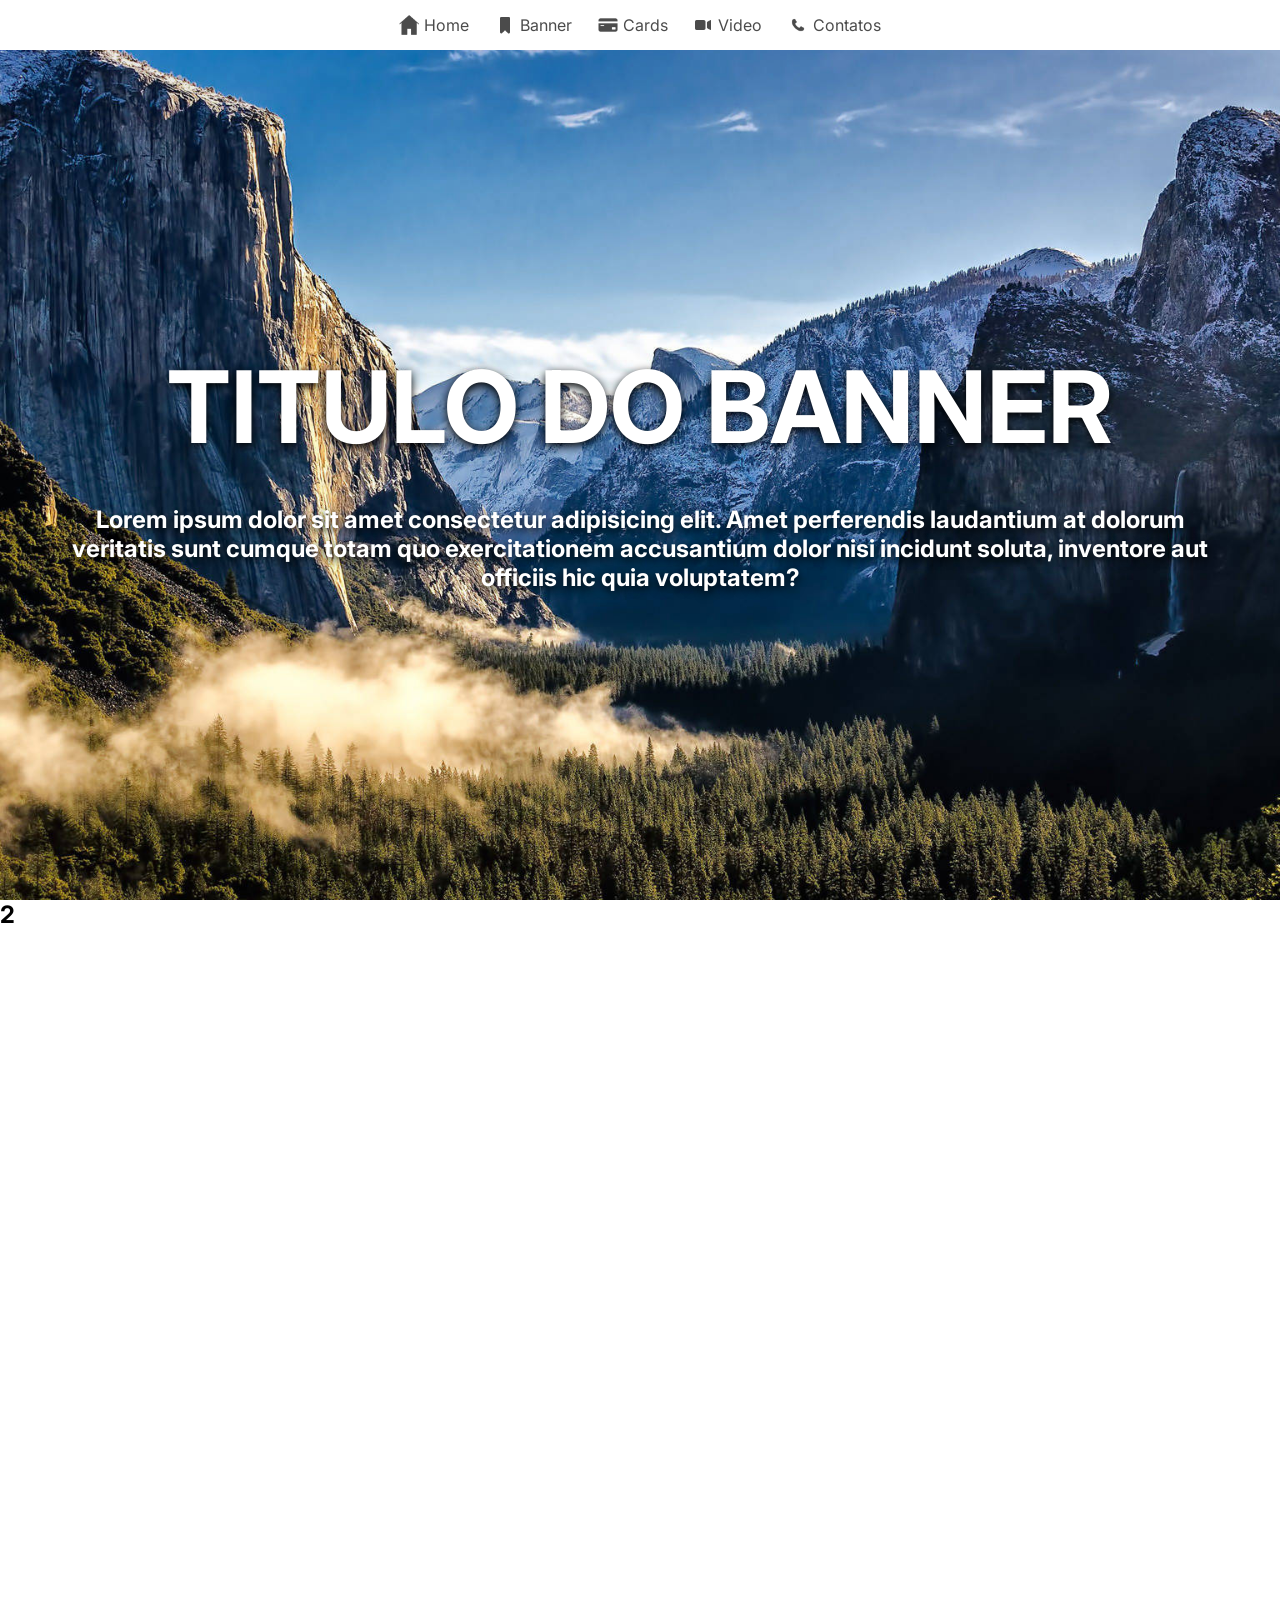
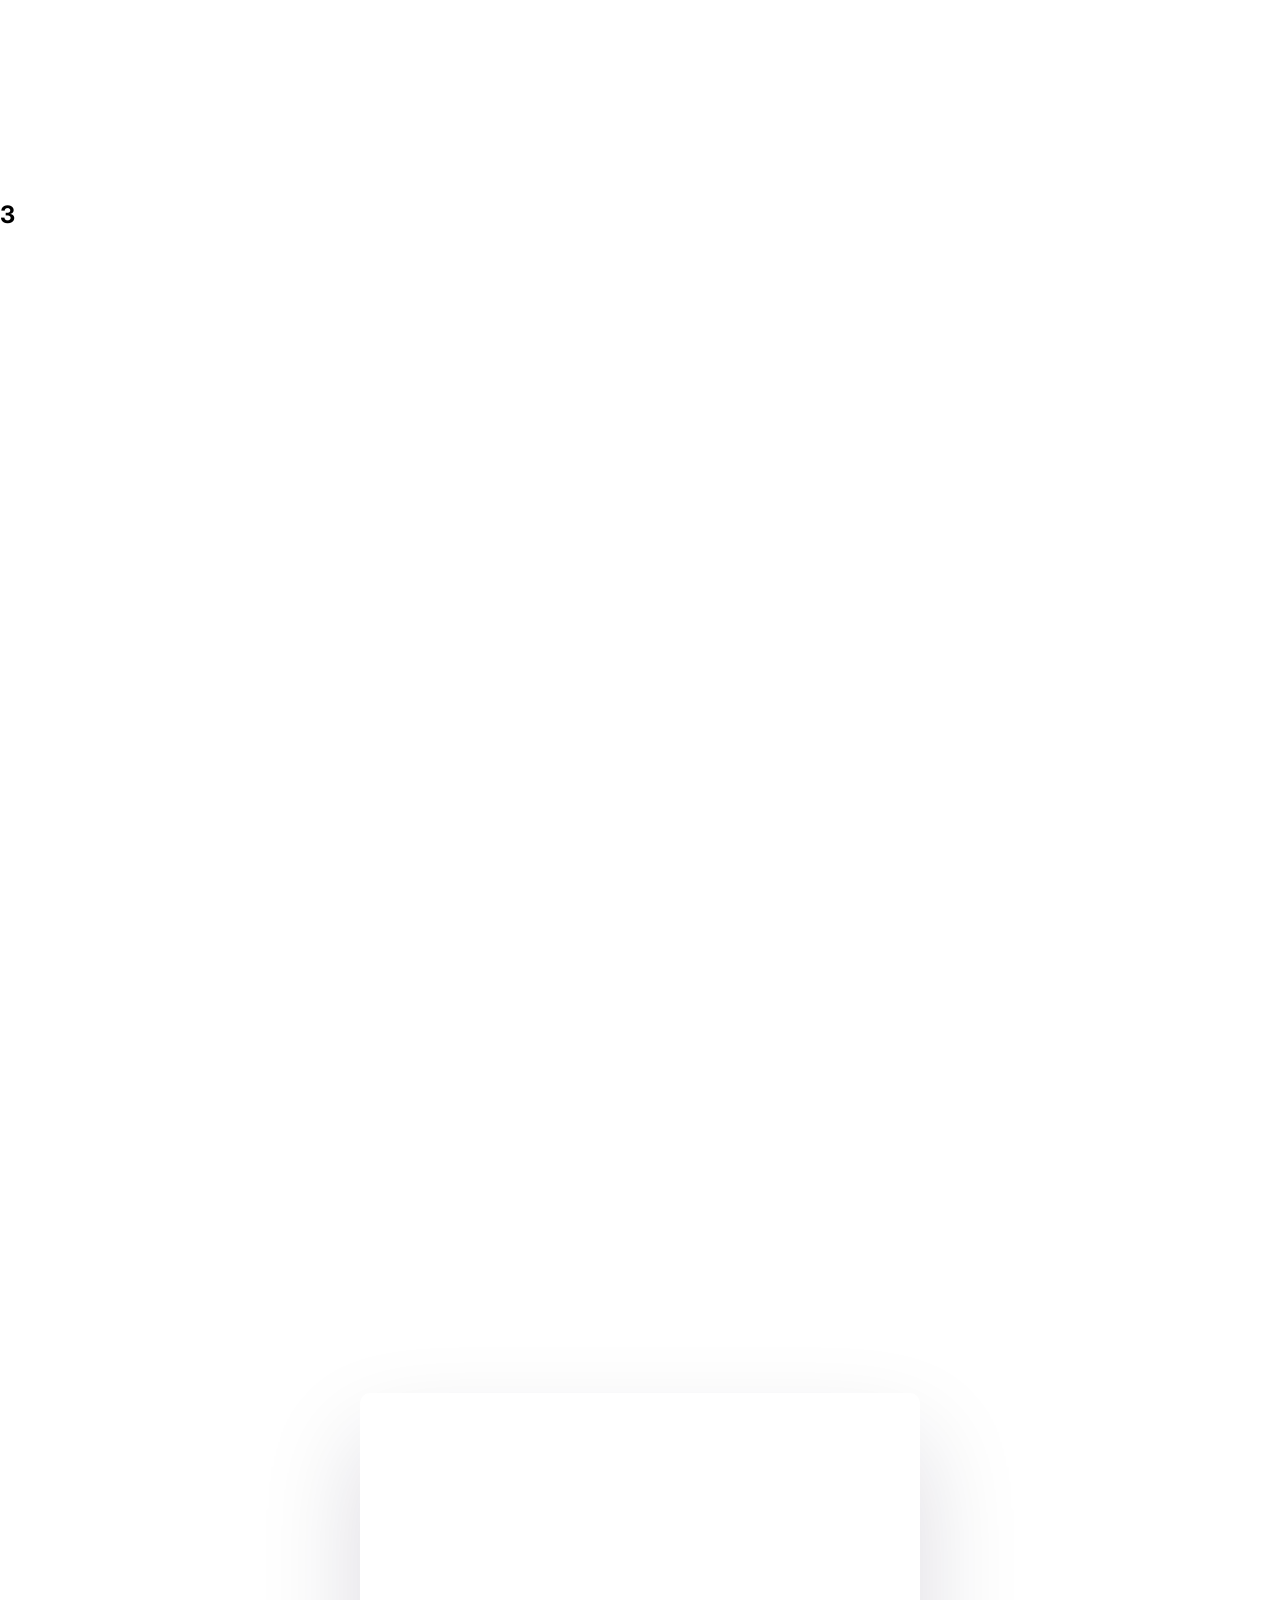
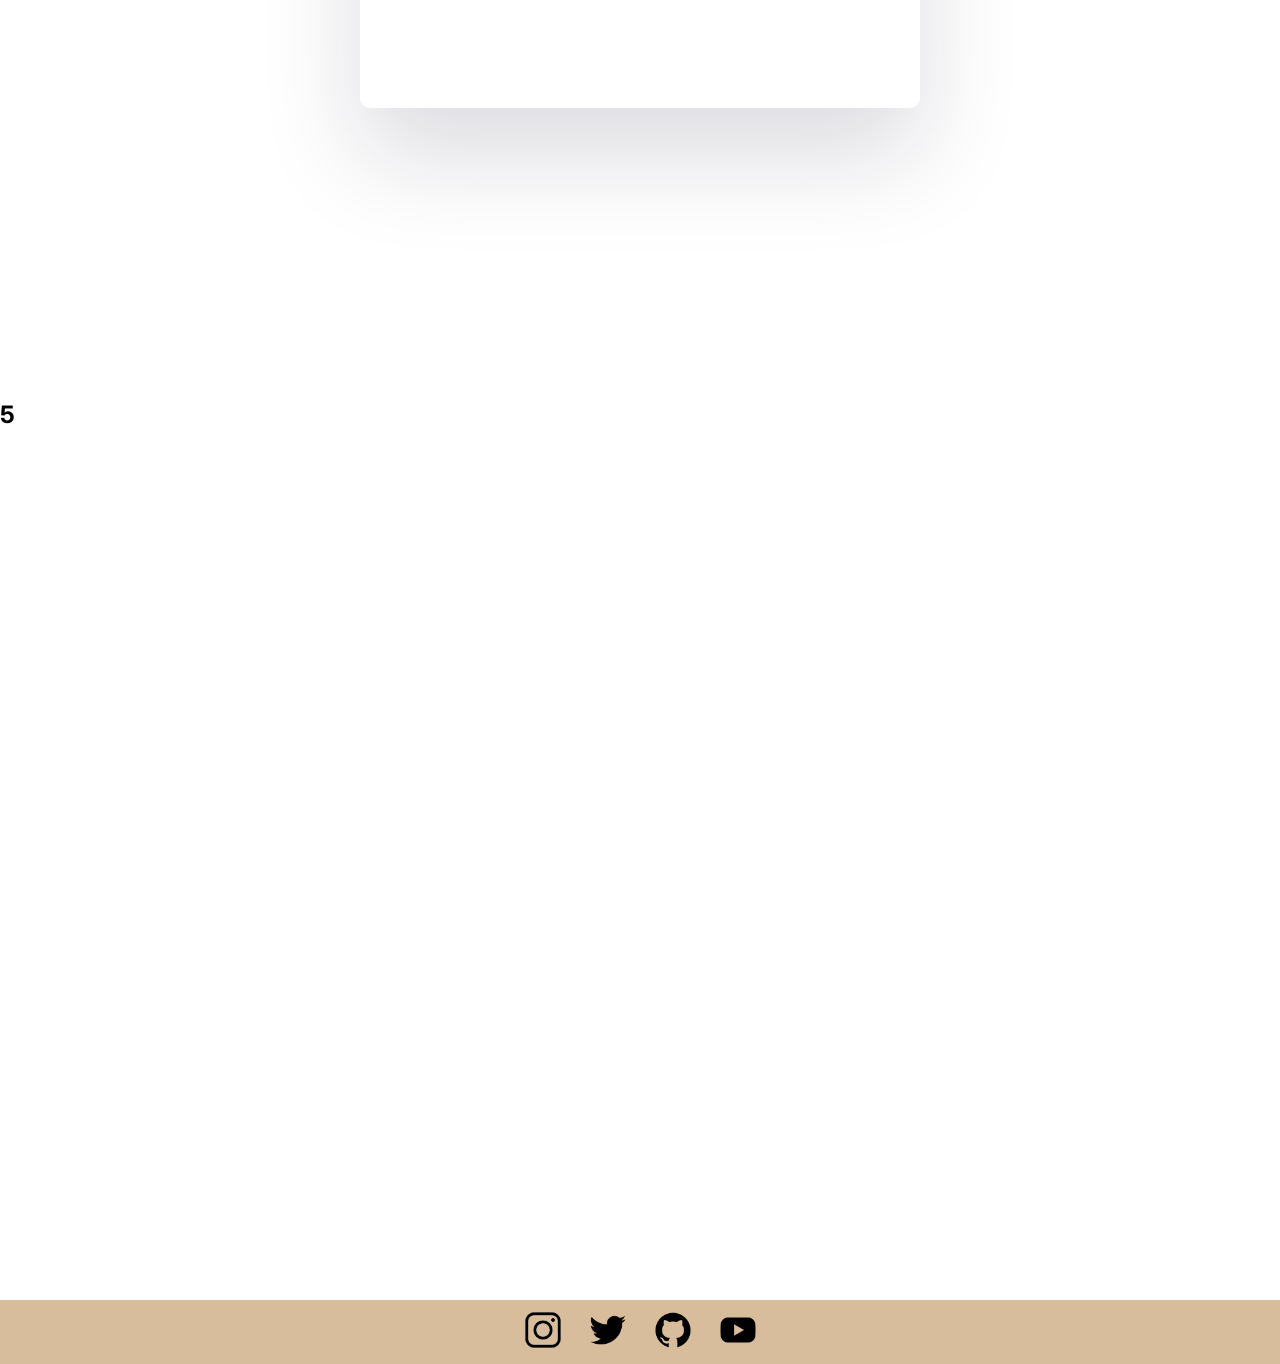
==== front/lp/src/index.html @ 93b671b2 "Add files via upload" ====
<!DOCTYPE html>
<html lang="en">
<head>
    <meta charset="UTF-8">
    <meta name="viewport" content="width=device-width, initial-scale=1.0">
    <link rel="stylesheet" href="style.css">
    <link rel="preconnect" href="https://fonts.googleapis.com">
    <link rel="preconnect" href="https://fonts.gstatic.com" crossorigin>
    <link href="https://fonts.googleapis.com/css2?family=Inter:ital,opsz,wght@0,14..32,100..900;1,14..32,100..900&display=swap" rel="stylesheet">
    <title>Document</title>
</head>
<body>
    <nav>
        
        <span class="navItems" onclick="navTo('s1')">
            <img src="../icons/homepng.png" alt="Home">
            <p class="navWords">Home</p>
        </span>
        <span class="navItems" onclick="navTo('s2')">
            <img src="../icons/bannerpng.png" alt="Banner">
            <p class="navWords">Banner</p>
        </span>
        <span class="navItems" onclick="navTo('s3')">
            <img src="../icons/cardspng.png" alt="Cards">
            <p class="navWords">Cards</p>
        </span>
        <span class="navItems" onclick="navTo('s4')">
            <img src="../icons/videopng.png" alt="Video">
            <p class="navWords">Video</p>
        </span>
        <span class="navItems" onclick="navTo('s5')">
            <img src="../icons/contactpng.png" alt="Contatos">
            <p class="navWords">Contatos</p>
        </span>
    </nav>
    <main>
        <section id="s1" class="s1"> 
            <h1>Titulo do Banner</h1>
            <h2>Lorem ipsum dolor sit amet consectetur adipisicing elit. Amet perferendis laudantium at dolorum veritatis sunt cumque totam quo exercitationem accusantium dolor nisi incidunt soluta, inventore aut officiis hic quia voluptatem?</h2>
        </section>
        <section id="s2" class="s2"> 
            <h1>2</h1>
        </section>
        <section id="s3" class="s3"> 
            <h1>3</h1>
        </section>
        <section id="s4" class="s4"> 
            <iframe class="video" src="https://www.youtube.com/embed/1tjuhCdWPB4?si=wQ4DOuTKsBmZYG1U" frameborder="0"></iframe>
        </section>
        <section id="s5" class="s5"> 
            <h1>5</h1>
        </section>

    </main>
    <footer>
        <a href="https://instagram.com" target="_blank">
            <img width="40px" src="../icons/instagram.png" alt="instagram">
        </a>
        <a href="https://x.com" target="_blank">
            <img width="40px" src="../icons/twiter.png" alt="twiter">
        </a>
        <a href="https://github.com" target="_blank">
            <img width="40px" src="../icons/git.png" alt="git">
        </a>
        <a href="https://www.youtube.com" target="_blank">
            <img width="40px" src="../icons/youtube.png" alt="youtube">
        </a>
    </footer>

    <script src="script.js"></script>
</body>
</html>
---- front/lp/src/style.css ----
*{
    margin: 0;
    padding: 0;
    box-sizing: border-box;
    scroll-behavior: smooth;
}
nav{
    position: fixed;
    background-color: white;
    width: 100%;
    height: 50px;
    display: flex;
    align-items: center;
    justify-content: center;
    gap: 2vw;
    box-shadow: rgba(17, 12, 46, 0.15) 0px 48px 100px 0px;

    animation: cima 2s ease-in-out;
}
@keyframes cima {
    0%{
        opacity: 0;
        transform: translateY(-80px);
    }
}
body{
    font-family: "Inter", sans-serif;
    overflow-x: hidden;
}
.navItems{
    display: flex;
    align-items: center;
    justify-content: center;
    gap: 5px;
    opacity: 0.7;
    transition: all 200ms ease-in-out;
}

.navItems:hover{
    opacity: 1;
    cursor: pointer;
}
.navItems img{
    width: 20px;
    height: auto;
}
section{
    min-height: 100vh;
    height: auto;
}

footer{
    display: flex;
    align-items: center;
    justify-content: center;
    height: auto;
    padding: 10px;
    gap: 25px;
    background-color: rgb(216, 189, 157);
}
footer a img{
    opacity: 0.7px;
    transition: all 200ms ease-in-out;
}
footer a img:hover{
    opacity: 1;
    cursor: pointer;
    transform: scale(1.1) translateY(-5px);
}
.s1{
    background-image: url(../images/fundo1.jpg);
    background-position: center;
    background-repeat: no-repeat;
    background-size: cover;
    background-attachment: fixed;
    flex-direction: column;
    align-items: center;
    justify-content: center;
    padding: 50px;
    display: flex;
}
.s1 h1{
    font-size: 100px;
    color: white;
    text-transform: uppercase;
    text-shadow: 0px 3px 10px black;
    width: 100%;
    text-align: center;
    padding: 3vw;
    animation: esquerda 2s ease-in-out;
}
@keyframes esquerda {
    0%{
        opacity: 0;
        transform: translateX(-50px);
    }
}
.s1 h2{
    display: flex;
    color: white;
    text-shadow: 0px 3px 10px black;
    text-align: center;
    width: 100%;
    animation: direita 2s ease-in-out;
}
@keyframes direita {
    0%{
        opacity: 0;
        transform: translateX(50px);
    }
}
.s4{
    display: flex;
    align-items: center;
    justify-content: center;
}
.video{
    width: 560px;
    height: 315px;
    box-shadow: rgba(17, 12, 46, 0.15) 0px 48px 100px 0px;
    border-radius: 10px;
}
@media(width <= 800px){
    nav{height: 60px;
    gap: 5vw;
    }
    .navItems img{
        width: 30px;
    }
    .navWords{
        display: none;
    }
    .video{
    width: 100%;
    height: 315px;
    border-radius: 0px;
    }
    .s1{
        background-image: url(../images/mobilefundo.jpg);
    }
}
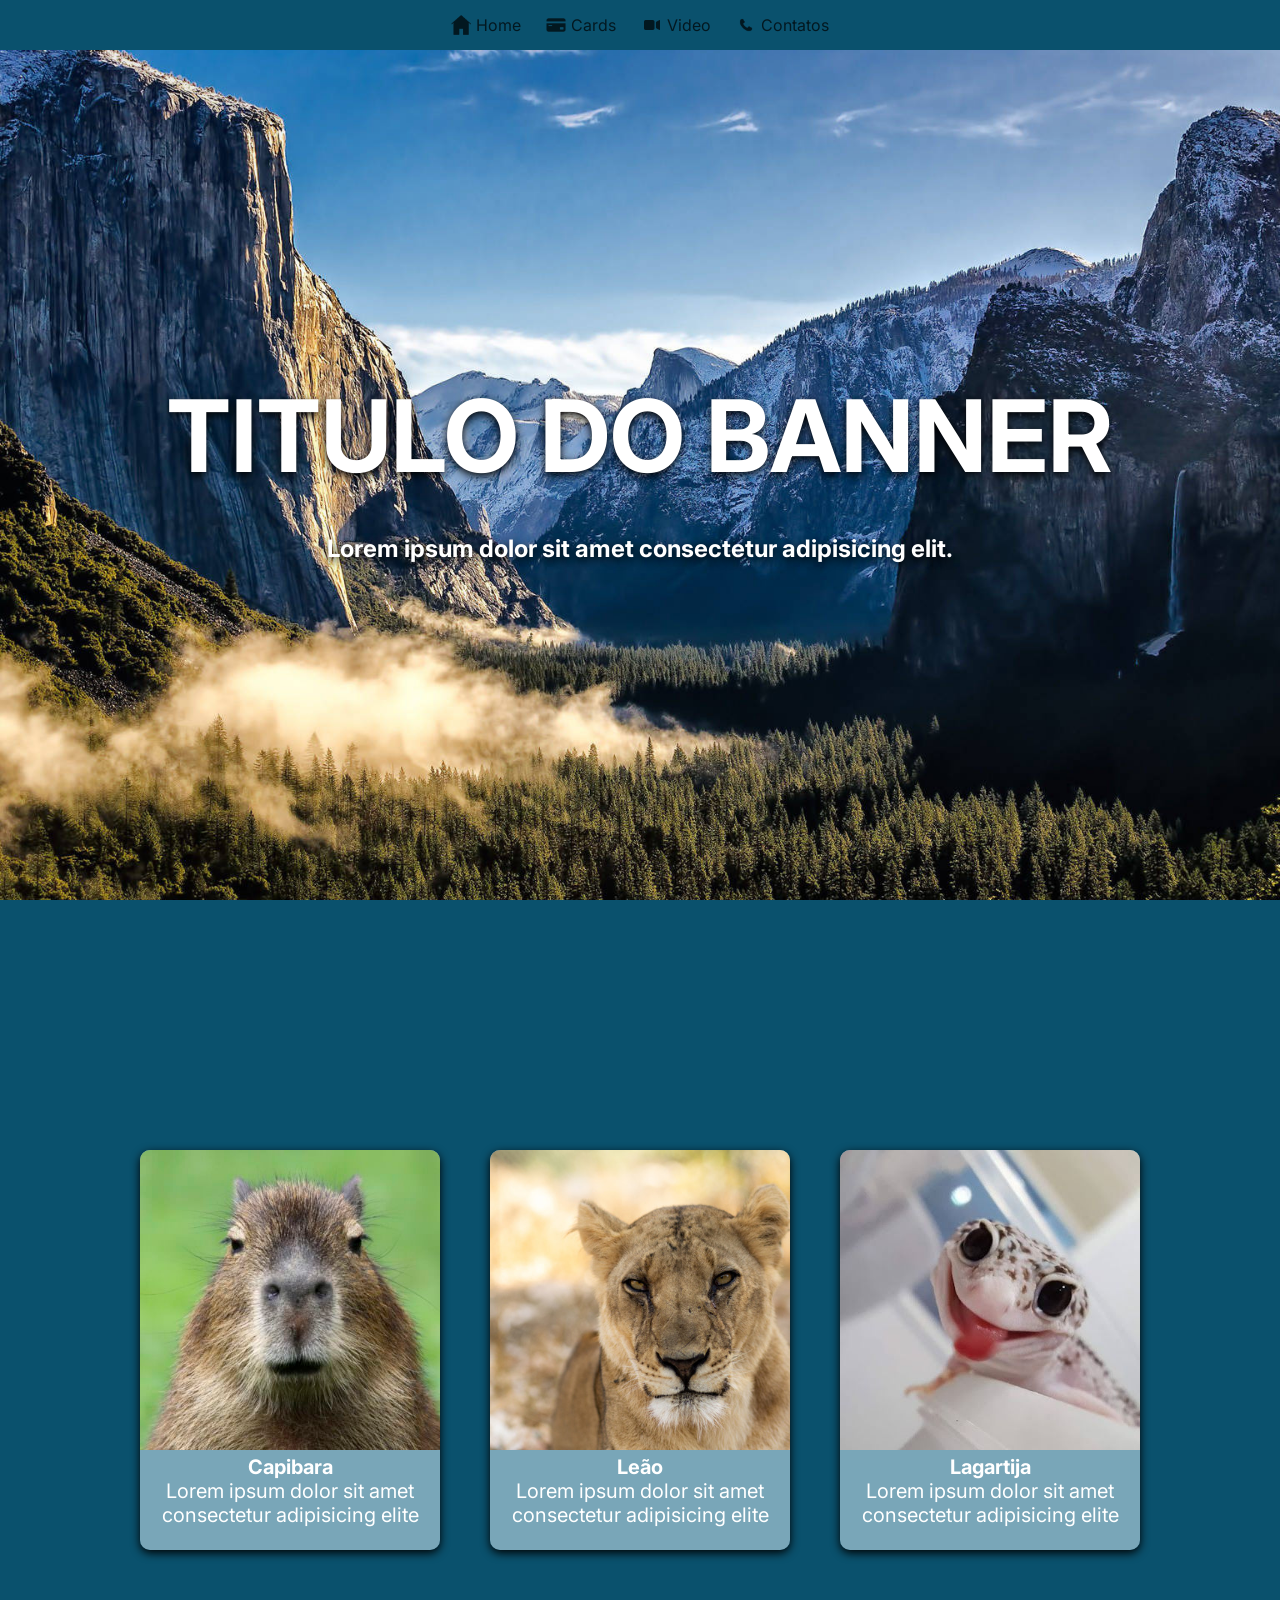
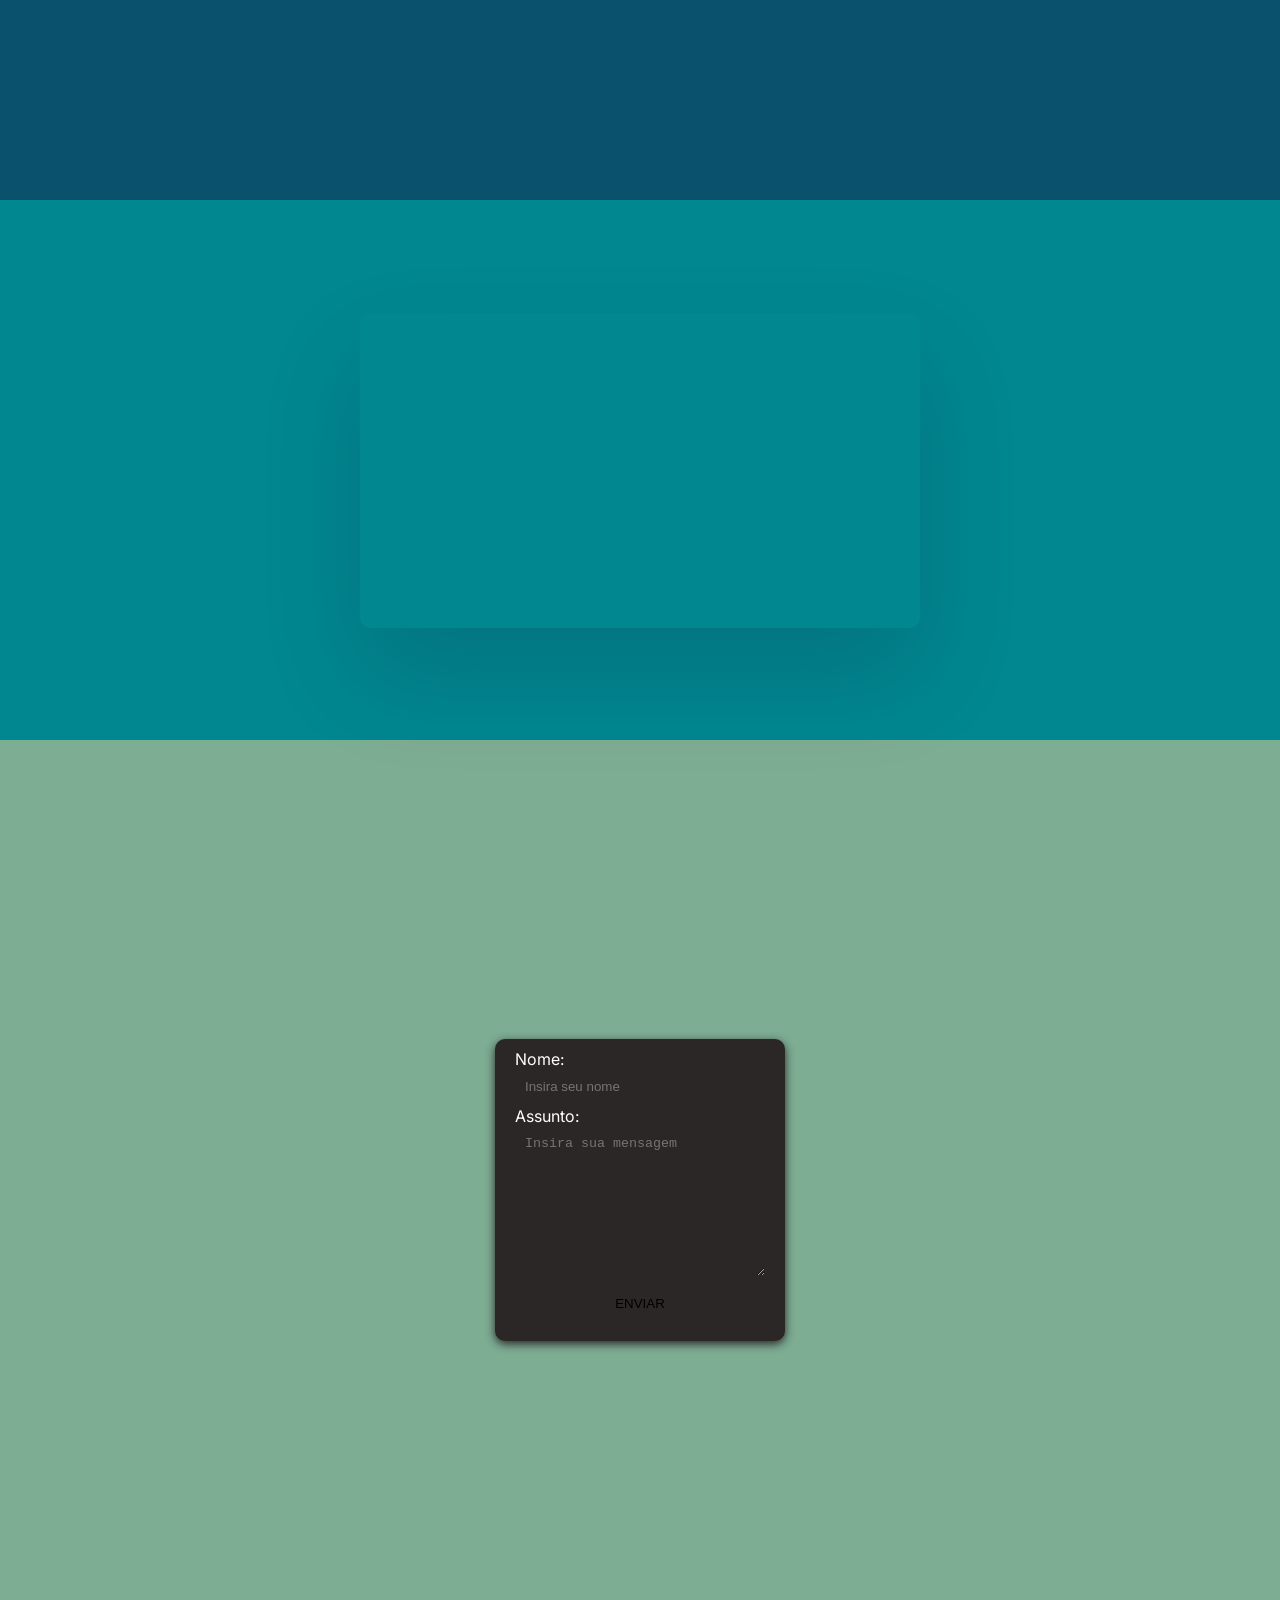
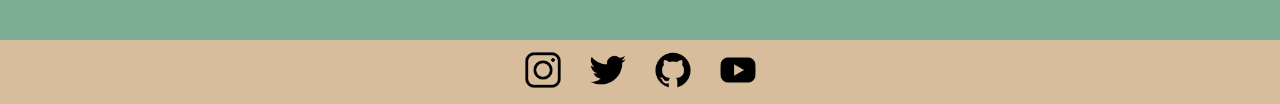
==== commit a02411fb: "Add files via upload" ====
--- a/front/lp/src/index.html
+++ b/front/lp/src/index.html
@@ -7,7 +7,7 @@
     <link rel="preconnect" href="https://fonts.googleapis.com">
     <link rel="preconnect" href="https://fonts.gstatic.com" crossorigin>
     <link href="https://fonts.googleapis.com/css2?family=Inter:ital,opsz,wght@0,14..32,100..900;1,14..32,100..900&display=swap" rel="stylesheet">
-    <title>Document</title>
+    <title>Home Page</title>
 </head>
 <body>
     <nav>
@@ -16,9 +16,6 @@
             <img src="../icons/homepng.png" alt="Home">
             <p class="navWords">Home</p>
         </span>
-        <span class="navItems" onclick="navTo('s2')">
-            <img src="../icons/bannerpng.png" alt="Banner">
-            <p class="navWords">Banner</p>
         </span>
         <span class="navItems" onclick="navTo('s3')">
             <img src="../icons/cardspng.png" alt="Cards">
@@ -35,20 +32,44 @@
     </nav>
     <main>
         <section id="s1" class="s1"> 
-            <h1>Titulo do Banner</h1>
-            <h2>Lorem ipsum dolor sit amet consectetur adipisicing elit. Amet perferendis laudantium at dolorum veritatis sunt cumque totam quo exercitationem accusantium dolor nisi incidunt soluta, inventore aut officiis hic quia voluptatem?</h2>
-        </section>
-        <section id="s2" class="s2"> 
-            <h1>2</h1>
+                <h1>Titulo do Banner</h1>
+                <h2>Lorem ipsum dolor sit amet consectetur adipisicing elit.</h2>
         </section>
         <section id="s3" class="s3"> 
-            <h1>3</h1>
+            <div class="card">
+                <img src="../images/capi.jpg" alt="">
+            
+                <div class="textCard">
+                    <h4>Capibara</h4>
+                    <p>Lorem ipsum dolor sit amet consectetur adipisicing elite</p>
+                </div>
+            </div>
+            <div class="card">
+                <img src="../images/lean.jpg" alt="">
+                <div class="textCard">
+                <h4>Leão</h4>
+                <p>Lorem ipsum dolor sit amet consectetur adipisicing elite</p>
+                </div>
+            </div>
+            <div class="card">
+                <img src="../images/lagarta.jpg" alt="">
+            <div class="textCard">
+                <h4>Lagartija</h4>
+                <p>Lorem ipsum dolor sit amet consectetur adipisicing elite</p>
+            </div>
+            </div>
         </section>
         <section id="s4" class="s4"> 
             <iframe class="video" src="https://www.youtube.com/embed/1tjuhCdWPB4?si=wQ4DOuTKsBmZYG1U" frameborder="0"></iframe>
         </section>
         <section id="s5" class="s5"> 
-            <h1>5</h1>
+            <div class="formulario">
+                <label for="text">Nome:</label>
+                <input type="text" id="nome" placeholder="Insira seu nome">
+                <label for="assunto">Assunto:</label>
+                <textarea id="assunto" placeholder="Insira sua mensagem"></textarea>
+                <button onclick="enviar()">ENVIAR</button>
+            </div>
         </section>
 
     </main>
--- a/front/lp/src/style.css
+++ b/front/lp/src/style.css
@@ -6,7 +6,7 @@
 }
 nav{
     position: fixed;
-    background-color: white;
+    background-color: #0a516d;
     width: 100%;
     height: 50px;
     display: flex;
@@ -14,9 +14,9 @@
     justify-content: center;
     gap: 2vw;
     box-shadow: rgba(17, 12, 46, 0.15) 0px 48px 100px 0px;
-
     animation: cima 2s ease-in-out;
 }
+
 @keyframes cima {
     0%{
         opacity: 0;
@@ -67,6 +67,7 @@
     cursor: pointer;
     transform: scale(1.1) translateY(-5px);
 }
+
 .s1{
     background-image: url(../images/fundo1.jpg);
     background-position: center;
@@ -89,6 +90,33 @@
     padding: 3vw;
     animation: esquerda 2s ease-in-out;
 }
+.s3{
+    display: flex;
+    align-items: center;
+    justify-content: center;
+    text-align: center;
+    flex-wrap: wrap;
+    gap: 50px;
+    background-color:#0a516d ;
+}
+a{
+    text-decoration: none;
+}
+
+.card{
+    background-color:#84afc0e9 ;
+    color: white;
+    font-size: 20px;
+    width: 300px;
+    height: 400px;
+    overflow: hidden;
+    border-radius: 10px;
+    box-shadow: 0px 3px 10px black;
+}
+.card img{
+    width: 100%;
+    height: auto;
+}
 @keyframes esquerda {
     0%{
         opacity: 0;
@@ -100,6 +128,8 @@
     color: white;
     text-shadow: 0px 3px 10px black;
     text-align: center;
+    justify-content: center;
+    align-items: center;
     width: 100%;
     animation: direita 2s ease-in-out;
 }
@@ -113,6 +143,8 @@
     display: flex;
     align-items: center;
     justify-content: center;
+    background-color: #018790;
+    min-height: 60vh;
 }
 .video{
     width: 560px;
@@ -120,6 +152,66 @@
     box-shadow: rgba(17, 12, 46, 0.15) 0px 48px 100px 0px;
     border-radius: 10px;
 }
+.s5{
+    display: flex;
+    align-items: center;
+    justify-content: center;
+    background-color: #7dad93;
+}
+.formulario{
+    background-color:  #2b2726;
+    color: white;
+    box-shadow: 0px 3px 10px #2b2726;
+    display: flex;
+    align-items: center;
+    justify-content: center;
+    flex-direction: column;
+    padding: 20px;
+    border-radius: 10px;
+    gap: 10px;
+}
+
+.formulario label{
+    width: 100%;
+    margin: -10px;
+}
+
+.formulario input{
+    padding: 10px;
+    border: none;
+    background: transparent;
+    color: white;
+    border-bottom: 2px solid  #2b2726;
+    width: 100%;
+}
+
+input:focus{
+    outline: none;
+    color: #0a516d;
+    border-bottom: 2px solid #2b2726;
+}
+
+textarea{
+    max-width: 250px;
+    min-width: 250px;
+    min-height: 150px;
+    max-height: 150px;
+    padding: 10px;
+    border: none;
+    background: transparent;
+    border-radius: 10px;
+    color: white;
+}
+
+button{
+    border: none;
+    padding: 10px;
+    border-radius: 2px solid white;
+    background: transparent;
+    transition: all 200ms linear;
+    width: 100%;
+}
+
 @media(width <= 800px){
     nav{height: 60px;
     gap: 5vw;
